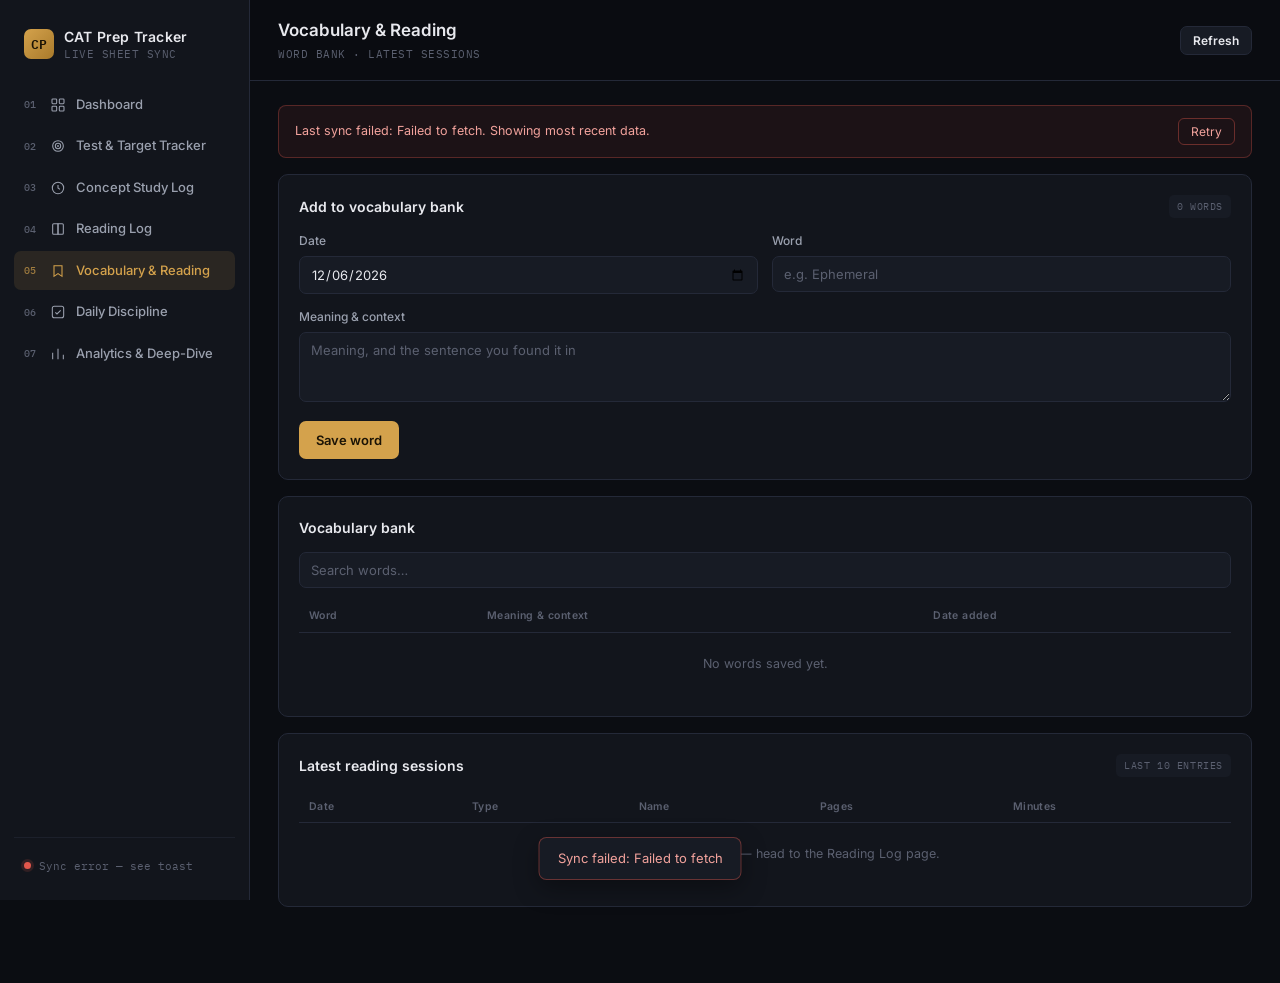
==== vocab-reading.html @ e106dec2 "Add files via upload" ====
<!DOCTYPE html>
<html lang="en">
<head>
<meta charset="UTF-8">
<meta name="viewport" content="width=device-width, initial-scale=1.0">
<title>Vocabulary &amp; Reading — CAT Prep Tracker</title>
<link rel="stylesheet" href="styles.css">
</head>
<body>

<div id="gate">
  <div class="gate-card">
    <h2>Not configured yet</h2>
    <p>Set <code>CONFIG.API_URL</code> in <code>script.js</code> to your deployed Google Apps Script Web App URL (ending in <code>/exec</code>), then reload this page.</p>
  </div>
</div>

<div id="appShell">
  <div class="app-flex">
    <aside id="sidebar">
      <div class="brand">
        <div class="mark">CP</div>
        <div>
          <div class="name">CAT Prep Tracker</div>
          <div class="sub">LIVE SHEET SYNC</div>
        </div>
      </div>
      <nav id="navlist"></nav>
      <div class="sidebar-foot">
        <div class="sync-row"><span class="dot" id="liveDot"></span><span id="syncStatus">Not synced yet</span></div>
      </div>
    </aside>

    <div id="backdrop"></div>

    <div class="main">
      <div class="topbar">
        <button id="menuBtn" aria-label="Toggle menu">
          <svg width="18" height="18" viewBox="0 0 24 24" fill="none" stroke="currentColor" stroke-width="1.8"><path d="M4 6h16M4 12h16M4 18h16"/></svg>
        </button>
        <div class="titles">
          <h1 id="pageTitle">Vocabulary &amp; Reading</h1>
          <div class="sub" id="pageSub">WORD BANK · LATEST SESSIONS</div>
        </div>
        <div class="topbar-actions">
          <button class="btn btn-ghost btn-sm" id="refreshBtn">Refresh</button>
        </div>
      </div>
      <div id="content"></div>
    </div>
  </div>
</div>

<div class="toast" id="toast"><span id="toastMsg"></span></div>

<script src="script.js"></script>
<script>
function vocabRows(list){
  if(!list.length) return `<tr><td colspan="3" class="empty">No words saved yet.</td></tr>`;
  return [...list].sort((a,b)=>b.date.localeCompare(a.date)).map(v=>`<tr><td><strong>${escapeHtml(v.word)}</strong></td><td style="white-space:normal;max-width:420px;">${escapeHtml(v.meaning)}</td><td>${fmtDate(v.date)}</td></tr>`).join('');
}
function latestReadingRows(){
  const latest = [...DATA.reading].sort((a,b)=>b.date.localeCompare(a.date)).slice(0,10);
  if(!latest.length) return `<tr><td colspan="5" class="empty">No reading sessions yet — head to the Reading Log page.</td></tr>`;
  return latest.map(r=>`<tr><td>${fmtDate(r.date)}</td><td><span class="tag-pill">${r.materialType||'—'}</span></td><td style="white-space:normal;max-width:220px;">${escapeHtml(r.materialName)||'—'}</td><td class="num">${r.pages||0}</td><td class="num">${r.minutes}</td></tr>`).join('');
}

function renderPage(){
  let banner = '';
  if(syncError) banner = `<div class="err-banner"><span>Last sync failed: ${escapeHtml(syncError)}. Showing most recent data.</span><button onclick="refreshAll(true)">Retry</button></div>`;

  document.getElementById('content').innerHTML = banner + `
    <div class="card">
      <div class="card-h"><h3>Add to vocabulary bank</h3><span class="tag">${DATA.vocab.length} WORDS</span></div>
      <form id="vocabForm">
        <div class="grid2">
          <div class="field"><label class="field-label">Date</label><input type="date" id="vc_date" value="${todayISO()}"></div>
          <div class="field"><label class="field-label">Word</label><input type="text" id="vc_word" placeholder="e.g. Ephemeral"></div>
        </div>
        <div class="field"><label class="field-label">Meaning &amp; context</label><textarea id="vc_meaning" placeholder="Meaning, and the sentence you found it in"></textarea></div>
        <button type="submit" class="btn btn-gold" id="vocabSubmitBtn">Save word</button>
      </form>
    </div>
    <div class="card">
      <div class="card-h"><h3>Vocabulary bank</h3></div>
      <input type="text" class="vocab-search" id="vocabSearch" placeholder="Search words…">
      <div class="table-scroll"><table><thead><tr><th>Word</th><th>Meaning &amp; context</th><th>Date added</th></tr></thead><tbody id="vocabBody">${vocabRows(DATA.vocab)}</tbody></table></div>
    </div>
    <div class="card">
      <div class="card-h"><h3>Latest reading sessions</h3><span class="tag">LAST 10 ENTRIES</span></div>
      <div class="table-scroll"><table><thead><tr><th>Date</th><th>Type</th><th>Name</th><th>Pages</th><th>Minutes</th></tr></thead>
      <tbody>${latestReadingRows()}</tbody></table></div>
    </div>`;

  document.getElementById('vocabForm').addEventListener('submit', async (e)=>{
    e.preventDefault();
    const word = document.getElementById('vc_word').value.trim();
    const meaning = document.getElementById('vc_meaning').value.trim();
    const date = document.getElementById('vc_date').value || todayISO();
    if(!word){ toast('Enter a word', true); return; }
    const payload = { targetSheet:'Reading_And_Vocab', date, word, meaning };
    await saveWithDuplicateCheck(payload, findDuplicateVocab, describeVocab, 'Word saved to Sheet', document.getElementById('vocabSubmitBtn'));
  });
  document.getElementById('vocabSearch').addEventListener('input',(e)=>{
    const q = e.target.value.toLowerCase();
    const filtered = DATA.vocab.filter(v=>v.word.toLowerCase().includes(q) || v.meaning.toLowerCase().includes(q));
    document.getElementById('vocabBody').innerHTML = vocabRows(filtered);
  });
}
window.renderPage = renderPage;

document.addEventListener('DOMContentLoaded', ()=>{ bootPage(); });
</script>
</body>
</html>
---- styles.css ----
@import url('https://fonts.googleapis.com/css2?family=IBM+Plex+Mono:wght@400;500;600&family=Inter:wght@400;500;600;700&display=swap');

:root{
  --bg:#0b0d12;
  --panel:#12151c;
  --panel2:#171b24;
  --border:#242938;
  --border-soft:#1c202b;
  --text:#e8e9ee;
  --muted:#9aa0ae;
  --faint:#5b6070;
  --gold:#d4a24c;
  --gold-soft:rgba(212,162,76,0.12);
  --teal:#45b8ad;
  --blue:#5b8def;
  --red:#e2574c;
  --green:#4caf7d;
  --font-mono:'IBM Plex Mono', ui-monospace, monospace;
  --font-sans:'Inter', system-ui, -apple-system, sans-serif;
}

*{box-sizing:border-box;}
html,body{margin:0;padding:0;}
body{
  background:var(--bg);
  color:var(--text);
  font-family:var(--font-sans);
  font-size:14px;
  line-height:1.5;
  -webkit-font-smoothing:antialiased;
}
a{color:inherit;}
button{font-family:inherit;}
::selection{background:var(--gold-soft);color:var(--text);}

/* ---------- Gate (unconfigured) ---------- */
#gate{
  display:none;
  min-height:100vh;
  align-items:center;
  justify-content:center;
  padding:24px;
  text-align:center;
}
#gate .gate-card{
  max-width:480px;
  padding:32px;
  border:1px solid var(--border);
  border-radius:10px;
  background:var(--panel);
}
#gate h2{margin:0 0 10px;font-size:18px;}
#gate p{color:var(--muted);font-size:13px;line-height:1.6;}
#gate code{font-family:var(--font-mono);background:var(--panel2);padding:2px 6px;border-radius:4px;font-size:12px;}

/* ---------- App shell ---------- */
#appShell{display:none;min-height:100vh;}
.app-flex{display:flex;min-height:100vh;width:100%;}

/* ---------- Sidebar ---------- */
#sidebar{
  width:250px;
  flex-shrink:0;
  background:var(--panel);
  border-right:1px solid var(--border);
  display:flex;
  flex-direction:column;
  padding:20px 14px;
  position:sticky;
  top:0;
  height:100vh;
  overflow-y:auto;
  z-index:40;
}
.brand{
  display:flex;
  align-items:center;
  gap:10px;
  padding:6px 10px 22px;
}
.brand .mark{
  width:30px;height:30px;border-radius:7px;
  background:linear-gradient(135deg,var(--gold),#a97a2b);
  display:flex;align-items:center;justify-content:center;
  font-family:var(--font-mono);font-weight:600;font-size:13px;color:#1b1305;
  flex-shrink:0;
}
.brand .name{font-weight:600;font-size:14px;letter-spacing:0.2px;}
.brand .sub{font-size:10.5px;color:var(--faint);font-family:var(--font-mono);letter-spacing:0.5px;}

#navlist{display:flex;flex-direction:column;gap:2px;}
.navitem{
  display:flex;align-items:center;gap:10px;
  padding:10px 10px;
  border-radius:7px;
  background:none;border:none;color:var(--muted);
  font-size:13px;font-weight:500;
  cursor:pointer;text-align:left;
  text-decoration:none;
}
.navitem:hover{background:var(--panel2);color:var(--text);}
.navitem.active{background:var(--gold-soft);color:var(--gold);}
.navitem .idx{
  font-family:var(--font-mono);font-size:10px;color:var(--faint);
  width:16px;flex-shrink:0;
}
.navitem.active .idx{color:var(--gold);opacity:0.7;}
.navitem .ic{width:16px;height:16px;flex-shrink:0;}

.sidebar-foot{margin-top:auto;padding-top:14px;border-top:1px solid var(--border-soft);}
.sync-row{display:flex;align-items:center;gap:8px;font-size:11px;color:var(--faint);font-family:var(--font-mono);padding:6px 10px;}
.dot{width:7px;height:7px;border-radius:50%;background:var(--faint);flex-shrink:0;}
.dot.live{background:var(--green);box-shadow:0 0 0 3px rgba(76,175,125,0.15);}
.dot.err{background:var(--red);box-shadow:0 0 0 3px rgba(226,87,76,0.15);}

/* ---------- Main column ---------- */
.main{flex:1;min-width:0;display:flex;flex-direction:column;}
.topbar{
  display:flex;align-items:center;justify-content:space-between;
  padding:18px 28px;border-bottom:1px solid var(--border);
  position:sticky;top:0;background:rgba(11,13,18,0.85);backdrop-filter:blur(6px);z-index:30;
}
.topbar .titles h1{margin:0;font-size:17px;font-weight:600;}
.topbar .titles .sub{font-size:11px;color:var(--faint);font-family:var(--font-mono);letter-spacing:0.5px;margin-top:2px;}
.topbar-actions{display:flex;align-items:center;gap:10px;}
#menuBtn{display:none;background:none;border:1px solid var(--border);border-radius:7px;color:var(--text);width:34px;height:34px;align-items:center;justify-content:center;cursor:pointer;}

#content{padding:24px 28px 60px;max-width:1400px;width:100%;margin:0 auto;}

#backdrop{display:none;position:fixed;inset:0;background:rgba(0,0,0,0.5);z-index:35;}
#backdrop.show{display:block;}

/* ---------- Buttons ---------- */
.btn{
  display:inline-flex;align-items:center;justify-content:center;gap:6px;
  padding:10px 16px;border-radius:7px;font-size:13px;font-weight:600;
  cursor:pointer;border:1px solid transparent;transition:opacity .15s;
}
.btn:disabled{opacity:0.55;cursor:default;}
.btn-gold{background:var(--gold);color:#1b1305;}
.btn-gold:hover:not(:disabled){opacity:0.9;}
.btn-ghost{background:var(--panel2);color:var(--text);border-color:var(--border);}
.btn-ghost:hover:not(:disabled){background:var(--border-soft);}
.btn-sm{padding:6px 12px;font-size:12px;}
.spinner{
  width:13px;height:13px;border-radius:50%;
  border:2px solid rgba(0,0,0,0.25);border-top-color:currentColor;
  display:inline-block;animation:spin .7s linear infinite;
}
@keyframes spin{to{transform:rotate(360deg);}}

/* ---------- Cards & layout ---------- */
.card{
  background:var(--panel);border:1px solid var(--border);border-radius:10px;
  padding:20px;margin-bottom:16px;
}
.card-h{display:flex;align-items:center;justify-content:space-between;gap:10px;margin-bottom:14px;flex-wrap:wrap;}
.card-h h3{margin:0;font-size:14px;font-weight:600;}
.tag{font-family:var(--font-mono);font-size:10px;letter-spacing:0.6px;color:var(--faint);background:var(--panel2);padding:4px 8px;border-radius:5px;}
.hint{font-size:12px;color:var(--faint);line-height:1.5;}

.grid2{display:grid;grid-template-columns:1fr 1fr;gap:14px;}
.grid3{display:grid;grid-template-columns:1fr 1fr 1fr;gap:14px;}
.grid5{display:grid;grid-template-columns:repeat(5,1fr);gap:14px;}

/* ---------- KPIs ---------- */
.kpi-grid{display:grid;grid-template-columns:repeat(4,1fr);gap:14px;margin-bottom:8px;}
.kpi{background:var(--panel);border:1px solid var(--border);border-radius:10px;padding:16px 18px;}
.kpi .label{font-size:11.5px;color:var(--faint);margin-bottom:8px;}
.kpi .value{font-family:var(--font-mono);font-size:26px;font-weight:600;color:var(--text);}
.kpi .value .unit{font-size:13px;color:var(--faint);font-weight:400;margin-left:3px;}
.ticks{display:flex;gap:3px;margin-top:10px;}
.tick{width:100%;height:4px;border-radius:2px;background:var(--border-soft);}
.tick.on{background:var(--gold);}

/* ---------- Section widgets (dashboard) ---------- */
.section-widget{background:var(--panel);border:1px solid var(--border);border-radius:10px;padding:16px 18px;}
.sw-head{display:flex;align-items:center;justify-content:space-between;margin-bottom:10px;}
.sw-head .name{font-weight:600;font-size:13px;}
.sw-head .delta{font-family:var(--font-mono);font-size:11px;color:var(--faint);}
.sw-head .delta.up{color:var(--green);}
.sw-head .delta.down{color:var(--red);}
.sw-score{font-family:var(--font-mono);font-size:22px;font-weight:600;margin-bottom:10px;}
.bar-track{height:6px;border-radius:3px;background:var(--border-soft);overflow:hidden;margin-bottom:10px;}
.bar-fill{height:100%;border-radius:3px;}

/* ---------- Forms ---------- */
.field{margin-bottom:14px;}
.field-label{display:block;font-size:12px;color:var(--muted);margin-bottom:6px;font-weight:500;}
input[type=text],input[type=number],input[type=date],select,textarea{
  width:100%;padding:9px 11px;border-radius:7px;border:1px solid var(--border);
  background:var(--panel2);color:var(--text);font-size:13px;font-family:var(--font-sans);
}
textarea{min-height:70px;resize:vertical;font-family:var(--font-sans);}
input:focus,select:focus,textarea:focus{outline:none;border-color:var(--gold);}
input::placeholder,textarea::placeholder{color:var(--faint);}

.chip-row{display:flex;flex-wrap:wrap;gap:8px;}
.chip{
  display:flex;align-items:center;gap:6px;padding:8px 12px;border-radius:20px;
  border:1px solid var(--border);background:var(--panel2);font-size:12.5px;cursor:pointer;color:var(--muted);
}
.chip.checked{border-color:var(--gold);color:var(--gold);background:var(--gold-soft);}
.chip input{margin:0;}

.source-cards{display:grid;grid-template-columns:repeat(3,1fr);gap:12px;}
.source-card{
  text-align:left;padding:16px;border-radius:10px;border:1px solid var(--border);
  background:var(--panel2);cursor:pointer;
}
.source-card:hover{border-color:var(--faint);}
.source-card.active{border-color:var(--gold);background:var(--gold-soft);}
.source-card .t{font-weight:600;font-size:13.5px;margin-bottom:6px;}
.source-card .d{font-size:12px;color:var(--muted);line-height:1.5;}

.steps-track{display:flex;align-items:center;gap:8px;margin:6px 0 18px;}
.step-dot{display:flex;align-items:center;gap:6px;font-size:12px;color:var(--faint);}
.step-dot.on{color:var(--gold);}
.step-dot .circ{
  width:20px;height:20px;border-radius:50%;border:1px solid currentColor;
  display:flex;align-items:center;justify-content:center;font-family:var(--font-mono);font-size:10px;
}
.step-line{flex:0 0 24px;height:1px;background:var(--border);}

.sec-score-card{border:1px solid var(--border);border-radius:9px;padding:16px;margin-bottom:14px;background:var(--panel2);}
.sec-score-head{font-weight:600;font-size:12.5px;margin-bottom:12px;color:var(--gold);}

.validation-msg{font-size:12px;margin:6px 0 4px;font-family:var(--font-mono);}
.validation-msg.err{color:var(--red);}
.validation-msg.ok{color:var(--green);}

.calc-box{display:flex;gap:24px;padding:12px 14px;background:var(--panel2);border-radius:8px;}
.calc-item .l{font-size:11px;color:var(--faint);margin-bottom:4px;}
.calc-item .v{font-family:var(--font-mono);font-size:16px;font-weight:600;}

/* ---------- Tables ---------- */
.table-scroll{overflow-x:auto;}
table{width:100%;border-collapse:collapse;font-size:12.5px;}
thead th{
  text-align:left;font-size:10.5px;color:var(--faint);letter-spacing:0.4px;
  padding:8px 10px;border-bottom:1px solid var(--border);white-space:nowrap;font-weight:600;
}
tbody td{padding:10px 10px;border-bottom:1px solid var(--border-soft);white-space:nowrap;}
tbody tr:last-child td{border-bottom:none;}
td.num{font-family:var(--font-mono);}
td.empty{color:var(--faint);text-align:center;padding:22px 10px;white-space:normal;}
.tag-pill{
  font-family:var(--font-mono);font-size:10.5px;background:var(--panel2);
  border:1px solid var(--border);padding:2px 7px;border-radius:5px;color:var(--muted);
}
.vocab-search{margin-bottom:12px;}

/* ---------- Filter row (analytics) ---------- */
.filter-row{display:flex;gap:10px;flex-wrap:wrap;align-items:center;}
.filter-row select{width:auto;min-width:140px;}

/* ---------- Charts ---------- */
.chart-wrap{position:relative;height:260px;}
.chart-wrap-sm{position:relative;height:170px;}

/* ---------- Calendar ---------- */
.cal-head{display:flex;align-items:center;justify-content:space-between;margin-bottom:12px;}
.cal-title{font-family:var(--font-mono);font-size:13px;font-weight:600;}
.cal-grid{display:grid;grid-template-columns:repeat(7,1fr);gap:4px;}
.cal-weekday-row{margin-bottom:6px;}
.cal-weekday{text-align:center;font-size:10px;color:var(--faint);font-family:var(--font-mono);padding:4px 0;}
.cal-cell{
  position:relative;aspect-ratio:1;border-radius:7px;border:1px solid var(--border-soft);
  background:var(--panel2);color:var(--muted);font-size:12px;font-family:var(--font-mono);
  display:flex;align-items:center;justify-content:center;cursor:pointer;
}
.cal-cell:hover{border-color:var(--faint);}
.cal-empty{background:none;border:none;cursor:default;}
.cal-done{color:var(--text);background:rgba(69,184,173,0.10);border-color:rgba(69,184,173,0.25);}
.cal-selected{border-color:var(--gold) !important;box-shadow:0 0 0 1px var(--gold);}
.cal-today{font-weight:700;color:var(--gold);}
.cal-mock-dot{position:absolute;bottom:4px;right:4px;width:5px;height:5px;border-radius:50%;background:var(--gold);}
.cal-legend{display:flex;gap:16px;margin-top:12px;font-size:11px;color:var(--faint);}
.cal-legend .dot{display:inline-block;margin-right:5px;vertical-align:middle;}
.cal-legend .dot.done{background:var(--teal);}
.cal-legend .dot.mock{background:var(--gold);}

/* ---------- Toast ---------- */
.toast{
  position:fixed;bottom:20px;left:50%;transform:translateX(-50%) translateY(20px);
  background:var(--panel2);border:1px solid var(--border);color:var(--text);
  padding:11px 18px;border-radius:8px;font-size:13px;opacity:0;pointer-events:none;
  transition:all .2s;z-index:100;box-shadow:0 8px 24px rgba(0,0,0,0.35);
}
.toast.show{opacity:1;transform:translateX(-50%) translateY(0);pointer-events:auto;}
.toast.err{border-color:rgba(226,87,76,0.4);}
.toast.err #toastMsg{color:#f2a29c;}

/* ---------- Modal ---------- */
.modal-backdrop{
  position:fixed;inset:0;background:rgba(0,0,0,0.55);display:flex;
  align-items:center;justify-content:center;z-index:200;padding:16px;
}
.modal-card{background:var(--panel);border:1px solid var(--border);border-radius:10px;padding:22px;max-width:420px;width:100%;}
.modal-title{font-weight:600;font-size:15px;margin-bottom:10px;}
.modal-msg{font-size:13px;color:var(--muted);line-height:1.6;margin-bottom:18px;}
.modal-actions{display:flex;justify-content:flex-end;gap:8px;flex-wrap:wrap;}

/* ---------- Loading / error banners ---------- */
.loading-block{padding:60px 0;text-align:center;color:var(--faint);font-size:13px;display:flex;align-items:center;justify-content:center;gap:10px;}
.err-banner{
  display:flex;align-items:center;justify-content:space-between;gap:12px;
  background:rgba(226,87,76,0.08);border:1px solid rgba(226,87,76,0.3);color:#f2a29c;
  padding:12px 16px;border-radius:8px;font-size:12.5px;margin-bottom:16px;
}
.err-banner button{background:none;border:1px solid rgba(226,87,76,0.4);color:#f2a29c;padding:5px 12px;border-radius:6px;font-size:12px;cursor:pointer;}

/* ---------- Responsive ---------- */
@media (max-width:980px){
  .grid3{grid-template-columns:1fr 1fr;}
  .kpi-grid{grid-template-columns:1fr 1fr;}
  .source-cards{grid-template-columns:1fr;}
}
@media (max-width:760px){
  #menuBtn{display:flex;}
  #sidebar{
    position:fixed;left:0;top:0;transform:translateX(-100%);transition:transform .2s;
    box-shadow:0 0 40px rgba(0,0,0,0.5);
  }
  #sidebar.open{transform:translateX(0);}
  .grid2,.grid3,.grid5{grid-template-columns:1fr;}
  .kpi-grid{grid-template-columns:1fr 1fr;}
  #content{padding:18px 16px 50px;}
  .topbar{padding:14px 16px;}
}
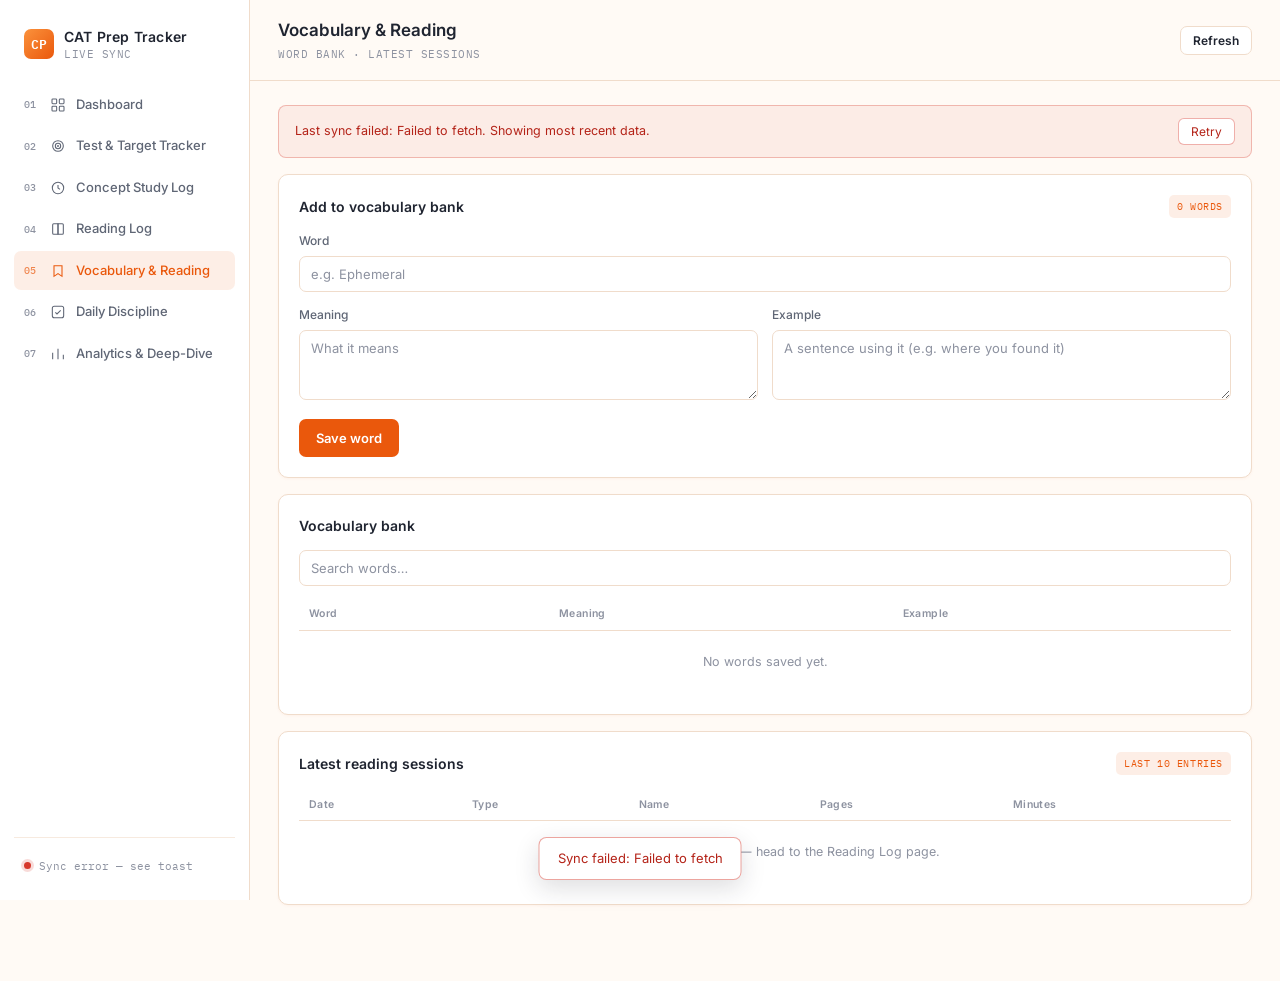
==== commit 8dbfd021: "Add files via upload" ====
--- a/vocab-reading.html
+++ b/vocab-reading.html
@@ -11,7 +11,7 @@
 <div id="gate">
   <div class="gate-card">
     <h2>Not configured yet</h2>
-    <p>Set <code>CONFIG.API_URL</code> in <code>script.js</code> to your deployed Google Apps Script Web App URL (ending in <code>/exec</code>), then reload this page.</p>
+    <p>Set <code>CONFIG.SUPABASE_URL</code> and <code>CONFIG.SUPABASE_ANON_KEY</code> in <code>script.js</code>, then reload this page.</p>
   </div>
 </div>
 
@@ -22,7 +22,7 @@
         <div class="mark">CP</div>
         <div>
           <div class="name">CAT Prep Tracker</div>
-          <div class="sub">LIVE SHEET SYNC</div>
+          <div class="sub">LIVE SYNC</div>
         </div>
       </div>
       <nav id="navlist"></nav>
@@ -57,7 +57,7 @@
 <script>
 function vocabRows(list){
   if(!list.length) return `<tr><td colspan="3" class="empty">No words saved yet.</td></tr>`;
-  return [...list].sort((a,b)=>b.date.localeCompare(a.date)).map(v=>`<tr><td><strong>${escapeHtml(v.word)}</strong></td><td style="white-space:normal;max-width:420px;">${escapeHtml(v.meaning)}</td><td>${fmtDate(v.date)}</td></tr>`).join('');
+  return [...list].sort((a,b)=>b._row-a._row).map(v=>`<tr><td><strong>${escapeHtml(v.word)}</strong></td><td style="white-space:normal;max-width:320px;white-space:pre-line;">${escapeHtml(v.meaning)}</td><td style="white-space:normal;max-width:380px;white-space:pre-line;">${escapeHtml(v.example)}</td></tr>`).join('');
 }
 function latestReadingRows(){
   const latest = [...DATA.reading].sort((a,b)=>b.date.localeCompare(a.date)).slice(0,10);
@@ -73,18 +73,18 @@
     <div class="card">
       <div class="card-h"><h3>Add to vocabulary bank</h3><span class="tag">${DATA.vocab.length} WORDS</span></div>
       <form id="vocabForm">
+        <div class="field"><label class="field-label">Word</label><input type="text" id="vc_word" placeholder="e.g. Ephemeral"></div>
         <div class="grid2">
-          <div class="field"><label class="field-label">Date</label><input type="date" id="vc_date" value="${todayISO()}"></div>
-          <div class="field"><label class="field-label">Word</label><input type="text" id="vc_word" placeholder="e.g. Ephemeral"></div>
+          <div class="field"><label class="field-label">Meaning</label><textarea id="vc_meaning" placeholder="What it means"></textarea></div>
+          <div class="field"><label class="field-label">Example</label><textarea id="vc_example" placeholder="A sentence using it (e.g. where you found it)"></textarea></div>
         </div>
-        <div class="field"><label class="field-label">Meaning &amp; context</label><textarea id="vc_meaning" placeholder="Meaning, and the sentence you found it in"></textarea></div>
         <button type="submit" class="btn btn-gold" id="vocabSubmitBtn">Save word</button>
       </form>
     </div>
     <div class="card">
       <div class="card-h"><h3>Vocabulary bank</h3></div>
       <input type="text" class="vocab-search" id="vocabSearch" placeholder="Search words…">
-      <div class="table-scroll"><table><thead><tr><th>Word</th><th>Meaning &amp; context</th><th>Date added</th></tr></thead><tbody id="vocabBody">${vocabRows(DATA.vocab)}</tbody></table></div>
+      <div class="table-scroll"><table><thead><tr><th>Word</th><th>Meaning</th><th>Example</th></tr></thead><tbody id="vocabBody">${vocabRows(DATA.vocab)}</tbody></table></div>
     </div>
     <div class="card">
       <div class="card-h"><h3>Latest reading sessions</h3><span class="tag">LAST 10 ENTRIES</span></div>
@@ -96,14 +96,14 @@
     e.preventDefault();
     const word = document.getElementById('vc_word').value.trim();
     const meaning = document.getElementById('vc_meaning').value.trim();
-    const date = document.getElementById('vc_date').value || todayISO();
+    const example = document.getElementById('vc_example').value.trim();
     if(!word){ toast('Enter a word', true); return; }
-    const payload = { targetSheet:'Reading_And_Vocab', date, word, meaning };
-    await saveWithDuplicateCheck(payload, findDuplicateVocab, describeVocab, 'Word saved to Sheet', document.getElementById('vocabSubmitBtn'));
+    const payload = { targetSheet:'Reading_And_Vocab', word, meaning, example };
+    await saveWithDuplicateCheck(payload, findDuplicateVocab, describeVocab, 'Word saved', document.getElementById('vocabSubmitBtn'));
   });
   document.getElementById('vocabSearch').addEventListener('input',(e)=>{
     const q = e.target.value.toLowerCase();
-    const filtered = DATA.vocab.filter(v=>v.word.toLowerCase().includes(q) || v.meaning.toLowerCase().includes(q));
+    const filtered = DATA.vocab.filter(v=>v.word.toLowerCase().includes(q) || v.meaning.toLowerCase().includes(q) || v.example.toLowerCase().includes(q));
     document.getElementById('vocabBody').innerHTML = vocabRows(filtered);
   });
 }
@@ -112,4 +112,4 @@
 document.addEventListener('DOMContentLoaded', ()=>{ bootPage(); });
 </script>
 </body>
-</html>
+</html>
--- a/styles.css
+++ b/styles.css
@@ -1,20 +1,23 @@
 @import url('https://fonts.googleapis.com/css2?family=IBM+Plex+Mono:wght@400;500;600&family=Inter:wght@400;500;600;700&display=swap');
 
+/* Orange + white theme.
+   Variable names are unchanged (--gold is now the orange accent) so every
+   page that uses them keeps working. */
 :root{
-  --bg:#0b0d12;
-  --panel:#12151c;
-  --panel2:#171b24;
-  --border:#242938;
-  --border-soft:#1c202b;
-  --text:#e8e9ee;
-  --muted:#9aa0ae;
-  --faint:#5b6070;
-  --gold:#d4a24c;
-  --gold-soft:rgba(212,162,76,0.12);
-  --teal:#45b8ad;
-  --blue:#5b8def;
-  --red:#e2574c;
-  --green:#4caf7d;
+  --bg:#fffaf5;
+  --panel:#ffffff;
+  --panel2:#fff3e8;
+  --border:#f0dccb;
+  --border-soft:#f7eadf;
+  --text:#1f2430;
+  --muted:#5f6675;
+  --faint:#8d92a0;
+  --gold:#ea580c;
+  --gold-soft:rgba(234,88,12,0.10);
+  --teal:#0f9d8f;
+  --blue:#3b6fd8;
+  --red:#d6382c;
+  --green:#2e9b63;
   --font-mono:'IBM Plex Mono', ui-monospace, monospace;
   --font-sans:'Inter', system-ui, -apple-system, sans-serif;
 }
@@ -31,7 +34,7 @@
 }
 a{color:inherit;}
 button{font-family:inherit;}
-::selection{background:var(--gold-soft);color:var(--text);}
+::selection{background:rgba(234,88,12,0.22);color:var(--text);}
 
 /* ---------- Gate (unconfigured) ---------- */
 #gate{
@@ -48,6 +51,7 @@
   border:1px solid var(--border);
   border-radius:10px;
   background:var(--panel);
+  box-shadow:0 4px 18px rgba(234,88,12,0.08);
 }
 #gate h2{margin:0 0 10px;font-size:18px;}
 #gate p{color:var(--muted);font-size:13px;line-height:1.6;}
@@ -80,9 +84,9 @@
 }
 .brand .mark{
   width:30px;height:30px;border-radius:7px;
-  background:linear-gradient(135deg,var(--gold),#a97a2b);
+  background:linear-gradient(135deg,#fb923c,#ea580c);
   display:flex;align-items:center;justify-content:center;
-  font-family:var(--font-mono);font-weight:600;font-size:13px;color:#1b1305;
+  font-family:var(--font-mono);font-weight:600;font-size:13px;color:#fff;
   flex-shrink:0;
 }
 .brand .name{font-weight:600;font-size:14px;letter-spacing:0.2px;}
@@ -110,41 +114,41 @@
 .sidebar-foot{margin-top:auto;padding-top:14px;border-top:1px solid var(--border-soft);}
 .sync-row{display:flex;align-items:center;gap:8px;font-size:11px;color:var(--faint);font-family:var(--font-mono);padding:6px 10px;}
 .dot{width:7px;height:7px;border-radius:50%;background:var(--faint);flex-shrink:0;}
-.dot.live{background:var(--green);box-shadow:0 0 0 3px rgba(76,175,125,0.15);}
-.dot.err{background:var(--red);box-shadow:0 0 0 3px rgba(226,87,76,0.15);}
+.dot.live{background:var(--green);box-shadow:0 0 0 3px rgba(46,155,99,0.18);}
+.dot.err{background:var(--red);box-shadow:0 0 0 3px rgba(214,56,44,0.18);}
 
 /* ---------- Main column ---------- */
 .main{flex:1;min-width:0;display:flex;flex-direction:column;}
 .topbar{
   display:flex;align-items:center;justify-content:space-between;
   padding:18px 28px;border-bottom:1px solid var(--border);
-  position:sticky;top:0;background:rgba(11,13,18,0.85);backdrop-filter:blur(6px);z-index:30;
+  position:sticky;top:0;background:rgba(255,250,245,0.88);backdrop-filter:blur(6px);z-index:30;
 }
 .topbar .titles h1{margin:0;font-size:17px;font-weight:600;}
 .topbar .titles .sub{font-size:11px;color:var(--faint);font-family:var(--font-mono);letter-spacing:0.5px;margin-top:2px;}
 .topbar-actions{display:flex;align-items:center;gap:10px;}
-#menuBtn{display:none;background:none;border:1px solid var(--border);border-radius:7px;color:var(--text);width:34px;height:34px;align-items:center;justify-content:center;cursor:pointer;}
+#menuBtn{display:none;background:var(--panel);border:1px solid var(--border);border-radius:7px;color:var(--text);width:34px;height:34px;align-items:center;justify-content:center;cursor:pointer;}
 
 #content{padding:24px 28px 60px;max-width:1400px;width:100%;margin:0 auto;}
 
-#backdrop{display:none;position:fixed;inset:0;background:rgba(0,0,0,0.5);z-index:35;}
+#backdrop{display:none;position:fixed;inset:0;background:rgba(31,36,48,0.35);z-index:35;}
 #backdrop.show{display:block;}
 
 /* ---------- Buttons ---------- */
 .btn{
   display:inline-flex;align-items:center;justify-content:center;gap:6px;
   padding:10px 16px;border-radius:7px;font-size:13px;font-weight:600;
-  cursor:pointer;border:1px solid transparent;transition:opacity .15s;
+  cursor:pointer;border:1px solid transparent;transition:opacity .15s, background .15s;
 }
 .btn:disabled{opacity:0.55;cursor:default;}
-.btn-gold{background:var(--gold);color:#1b1305;}
-.btn-gold:hover:not(:disabled){opacity:0.9;}
-.btn-ghost{background:var(--panel2);color:var(--text);border-color:var(--border);}
-.btn-ghost:hover:not(:disabled){background:var(--border-soft);}
+.btn-gold{background:var(--gold);color:#fff;}
+.btn-gold:hover:not(:disabled){opacity:0.92;}
+.btn-ghost{background:var(--panel);color:var(--text);border-color:var(--border);}
+.btn-ghost:hover:not(:disabled){background:var(--panel2);}
 .btn-sm{padding:6px 12px;font-size:12px;}
 .spinner{
   width:13px;height:13px;border-radius:50%;
-  border:2px solid rgba(0,0,0,0.25);border-top-color:currentColor;
+  border:2px solid rgba(255,255,255,0.4);border-top-color:currentColor;
   display:inline-block;animation:spin .7s linear infinite;
 }
 @keyframes spin{to{transform:rotate(360deg);}}
@@ -153,10 +157,11 @@
 .card{
   background:var(--panel);border:1px solid var(--border);border-radius:10px;
   padding:20px;margin-bottom:16px;
+  box-shadow:0 1px 3px rgba(234,88,12,0.05);
 }
 .card-h{display:flex;align-items:center;justify-content:space-between;gap:10px;margin-bottom:14px;flex-wrap:wrap;}
 .card-h h3{margin:0;font-size:14px;font-weight:600;}
-.tag{font-family:var(--font-mono);font-size:10px;letter-spacing:0.6px;color:var(--faint);background:var(--panel2);padding:4px 8px;border-radius:5px;}
+.tag{font-family:var(--font-mono);font-size:10px;letter-spacing:0.6px;color:var(--gold);background:var(--gold-soft);padding:4px 8px;border-radius:5px;}
 .hint{font-size:12px;color:var(--faint);line-height:1.5;}
 
 .grid2{display:grid;grid-template-columns:1fr 1fr;gap:14px;}
@@ -165,7 +170,7 @@
 
 /* ---------- KPIs ---------- */
 .kpi-grid{display:grid;grid-template-columns:repeat(4,1fr);gap:14px;margin-bottom:8px;}
-.kpi{background:var(--panel);border:1px solid var(--border);border-radius:10px;padding:16px 18px;}
+.kpi{background:var(--panel);border:1px solid var(--border);border-radius:10px;padding:16px 18px;box-shadow:0 1px 3px rgba(234,88,12,0.05);}
 .kpi .label{font-size:11.5px;color:var(--faint);margin-bottom:8px;}
 .kpi .value{font-family:var(--font-mono);font-size:26px;font-weight:600;color:var(--text);}
 .kpi .value .unit{font-size:13px;color:var(--faint);font-weight:400;margin-left:3px;}
@@ -174,7 +179,7 @@
 .tick.on{background:var(--gold);}
 
 /* ---------- Section widgets (dashboard) ---------- */
-.section-widget{background:var(--panel);border:1px solid var(--border);border-radius:10px;padding:16px 18px;}
+.section-widget{background:var(--panel);border:1px solid var(--border);border-radius:10px;padding:16px 18px;box-shadow:0 1px 3px rgba(234,88,12,0.05);}
 .sw-head{display:flex;align-items:center;justify-content:space-between;margin-bottom:10px;}
 .sw-head .name{font-weight:600;font-size:13px;}
 .sw-head .delta{font-family:var(--font-mono);font-size:11px;color:var(--faint);}
@@ -189,26 +194,26 @@
 .field-label{display:block;font-size:12px;color:var(--muted);margin-bottom:6px;font-weight:500;}
 input[type=text],input[type=number],input[type=date],select,textarea{
   width:100%;padding:9px 11px;border-radius:7px;border:1px solid var(--border);
-  background:var(--panel2);color:var(--text);font-size:13px;font-family:var(--font-sans);
+  background:#fff;color:var(--text);font-size:13px;font-family:var(--font-sans);
 }
 textarea{min-height:70px;resize:vertical;font-family:var(--font-sans);}
-input:focus,select:focus,textarea:focus{outline:none;border-color:var(--gold);}
+input:focus,select:focus,textarea:focus{outline:none;border-color:var(--gold);box-shadow:0 0 0 3px rgba(234,88,12,0.12);}
 input::placeholder,textarea::placeholder{color:var(--faint);}
 
 .chip-row{display:flex;flex-wrap:wrap;gap:8px;}
 .chip{
   display:flex;align-items:center;gap:6px;padding:8px 12px;border-radius:20px;
-  border:1px solid var(--border);background:var(--panel2);font-size:12.5px;cursor:pointer;color:var(--muted);
+  border:1px solid var(--border);background:#fff;font-size:12.5px;cursor:pointer;color:var(--muted);
 }
 .chip.checked{border-color:var(--gold);color:var(--gold);background:var(--gold-soft);}
-.chip input{margin:0;}
+.chip input{margin:0;accent-color:var(--gold);}
 
 .source-cards{display:grid;grid-template-columns:repeat(3,1fr);gap:12px;}
 .source-card{
   text-align:left;padding:16px;border-radius:10px;border:1px solid var(--border);
-  background:var(--panel2);cursor:pointer;
-}
-.source-card:hover{border-color:var(--faint);}
+  background:#fff;cursor:pointer;
+}
+.source-card:hover{border-color:var(--gold);}
 .source-card.active{border-color:var(--gold);background:var(--gold-soft);}
 .source-card .t{font-weight:600;font-size:13.5px;margin-bottom:6px;}
 .source-card .d{font-size:12px;color:var(--muted);line-height:1.5;}
@@ -242,11 +247,12 @@
 }
 tbody td{padding:10px 10px;border-bottom:1px solid var(--border-soft);white-space:nowrap;}
 tbody tr:last-child td{border-bottom:none;}
+tbody tr:hover td{background:rgba(234,88,12,0.03);}
 td.num{font-family:var(--font-mono);}
 td.empty{color:var(--faint);text-align:center;padding:22px 10px;white-space:normal;}
 .tag-pill{
-  font-family:var(--font-mono);font-size:10.5px;background:var(--panel2);
-  border:1px solid var(--border);padding:2px 7px;border-radius:5px;color:var(--muted);
+  font-family:var(--font-mono);font-size:10.5px;background:var(--gold-soft);
+  border:1px solid rgba(234,88,12,0.25);padding:2px 7px;border-radius:5px;color:var(--gold);
 }
 .vocab-search{margin-bottom:12px;}
 
@@ -266,12 +272,12 @@
 .cal-weekday{text-align:center;font-size:10px;color:var(--faint);font-family:var(--font-mono);padding:4px 0;}
 .cal-cell{
   position:relative;aspect-ratio:1;border-radius:7px;border:1px solid var(--border-soft);
-  background:var(--panel2);color:var(--muted);font-size:12px;font-family:var(--font-mono);
+  background:#fff;color:var(--muted);font-size:12px;font-family:var(--font-mono);
   display:flex;align-items:center;justify-content:center;cursor:pointer;
 }
-.cal-cell:hover{border-color:var(--faint);}
+.cal-cell:hover{border-color:var(--gold);}
 .cal-empty{background:none;border:none;cursor:default;}
-.cal-done{color:var(--text);background:rgba(69,184,173,0.10);border-color:rgba(69,184,173,0.25);}
+.cal-done{color:var(--text);background:rgba(15,157,143,0.10);border-color:rgba(15,157,143,0.30);}
 .cal-selected{border-color:var(--gold) !important;box-shadow:0 0 0 1px var(--gold);}
 .cal-today{font-weight:700;color:var(--gold);}
 .cal-mock-dot{position:absolute;bottom:4px;right:4px;width:5px;height:5px;border-radius:50%;background:var(--gold);}
@@ -283,20 +289,20 @@
 /* ---------- Toast ---------- */
 .toast{
   position:fixed;bottom:20px;left:50%;transform:translateX(-50%) translateY(20px);
-  background:var(--panel2);border:1px solid var(--border);color:var(--text);
+  background:#fff;border:1px solid var(--border);color:var(--text);
   padding:11px 18px;border-radius:8px;font-size:13px;opacity:0;pointer-events:none;
-  transition:all .2s;z-index:100;box-shadow:0 8px 24px rgba(0,0,0,0.35);
+  transition:all .2s;z-index:100;box-shadow:0 8px 24px rgba(31,36,48,0.15);
 }
 .toast.show{opacity:1;transform:translateX(-50%) translateY(0);pointer-events:auto;}
-.toast.err{border-color:rgba(226,87,76,0.4);}
-.toast.err #toastMsg{color:#f2a29c;}
+.toast.err{border-color:rgba(214,56,44,0.45);}
+.toast.err #toastMsg{color:#b42318;}
 
 /* ---------- Modal ---------- */
 .modal-backdrop{
-  position:fixed;inset:0;background:rgba(0,0,0,0.55);display:flex;
+  position:fixed;inset:0;background:rgba(31,36,48,0.4);display:flex;
   align-items:center;justify-content:center;z-index:200;padding:16px;
 }
-.modal-card{background:var(--panel);border:1px solid var(--border);border-radius:10px;padding:22px;max-width:420px;width:100%;}
+.modal-card{background:var(--panel);border:1px solid var(--border);border-radius:10px;padding:22px;max-width:420px;width:100%;box-shadow:0 12px 36px rgba(31,36,48,0.18);}
 .modal-title{font-weight:600;font-size:15px;margin-bottom:10px;}
 .modal-msg{font-size:13px;color:var(--muted);line-height:1.6;margin-bottom:18px;}
 .modal-actions{display:flex;justify-content:flex-end;gap:8px;flex-wrap:wrap;}
@@ -305,10 +311,10 @@
 .loading-block{padding:60px 0;text-align:center;color:var(--faint);font-size:13px;display:flex;align-items:center;justify-content:center;gap:10px;}
 .err-banner{
   display:flex;align-items:center;justify-content:space-between;gap:12px;
-  background:rgba(226,87,76,0.08);border:1px solid rgba(226,87,76,0.3);color:#f2a29c;
+  background:rgba(214,56,44,0.07);border:1px solid rgba(214,56,44,0.3);color:#b42318;
   padding:12px 16px;border-radius:8px;font-size:12.5px;margin-bottom:16px;
 }
-.err-banner button{background:none;border:1px solid rgba(226,87,76,0.4);color:#f2a29c;padding:5px 12px;border-radius:6px;font-size:12px;cursor:pointer;}
+.err-banner button{background:#fff;border:1px solid rgba(214,56,44,0.4);color:#b42318;padding:5px 12px;border-radius:6px;font-size:12px;cursor:pointer;}
 
 /* ---------- Responsive ---------- */
 @media (max-width:980px){
@@ -320,7 +326,7 @@
   #menuBtn{display:flex;}
   #sidebar{
     position:fixed;left:0;top:0;transform:translateX(-100%);transition:transform .2s;
-    box-shadow:0 0 40px rgba(0,0,0,0.5);
+    box-shadow:0 0 40px rgba(31,36,48,0.2);
   }
   #sidebar.open{transform:translateX(0);}
   .grid2,.grid3,.grid5{grid-template-columns:1fr;}
